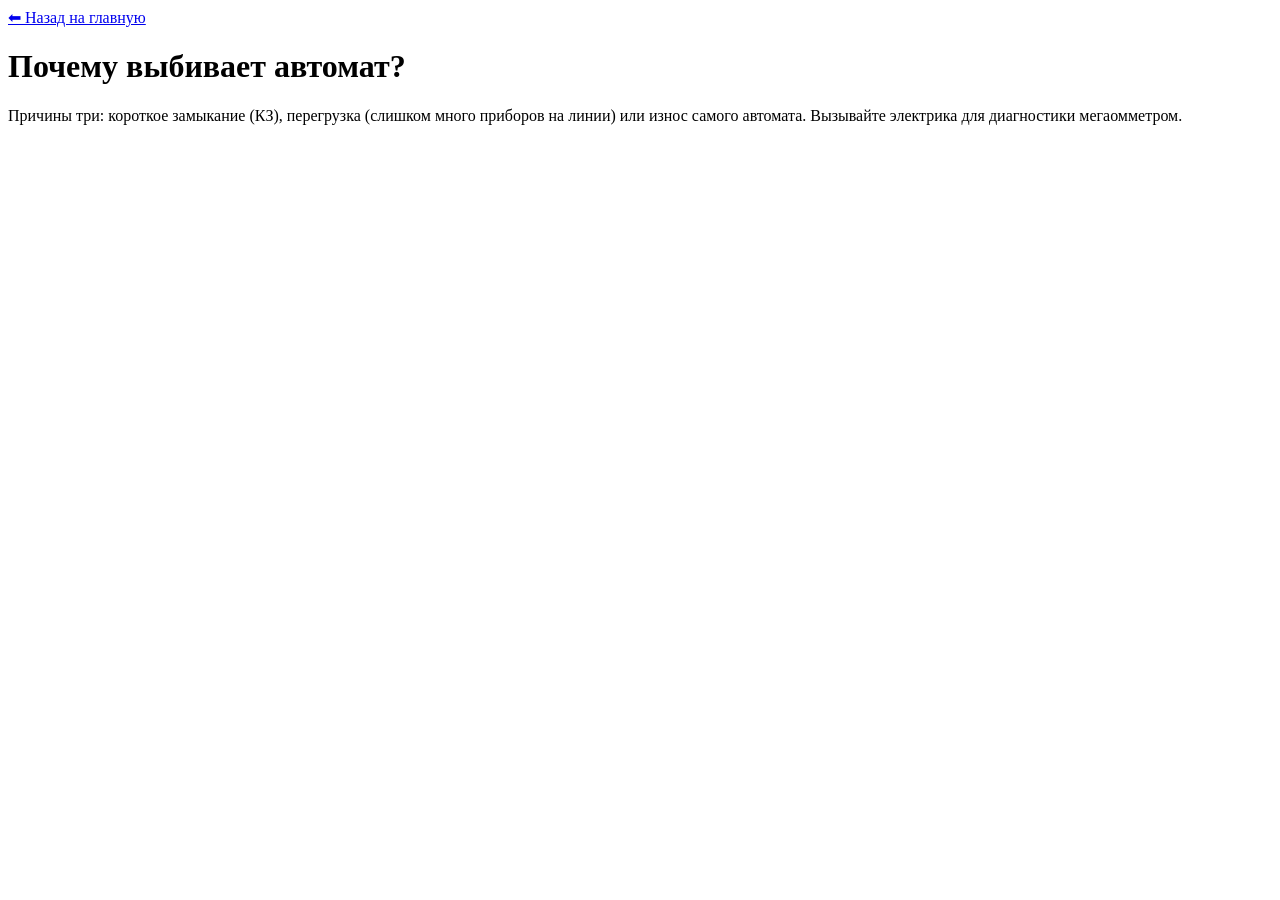
==== articles/article-10.html @ 60476463 "Enhance UI with Nano Banana images, fix edit.php login, add Telegram form logic, and generate SEO ar" ====
﻿<!DOCTYPE html>
<html lang='ru'>
<head>
    <meta charset='UTF-8'>
    <meta name='viewport' content='width=device-width, initial-scale=1.0'>
</head>
<body class='bg-light'>
    <div class='container section-padding container-narrow'>
        <a href='../index.html' class='btn btn-outline' style='margin-bottom: 20px;'>⬅ Назад на главную</a>
        <div class='glass-panel'>
            <h1>Почему выбивает автомат?</h1>
            <p>Причины три: короткое замыкание (КЗ), перегрузка (слишком много приборов на линии) или износ самого автомата. Вызывайте электрика для диагностики мегаомметром.</p>
        </div>
    </div>
</body>
</html>
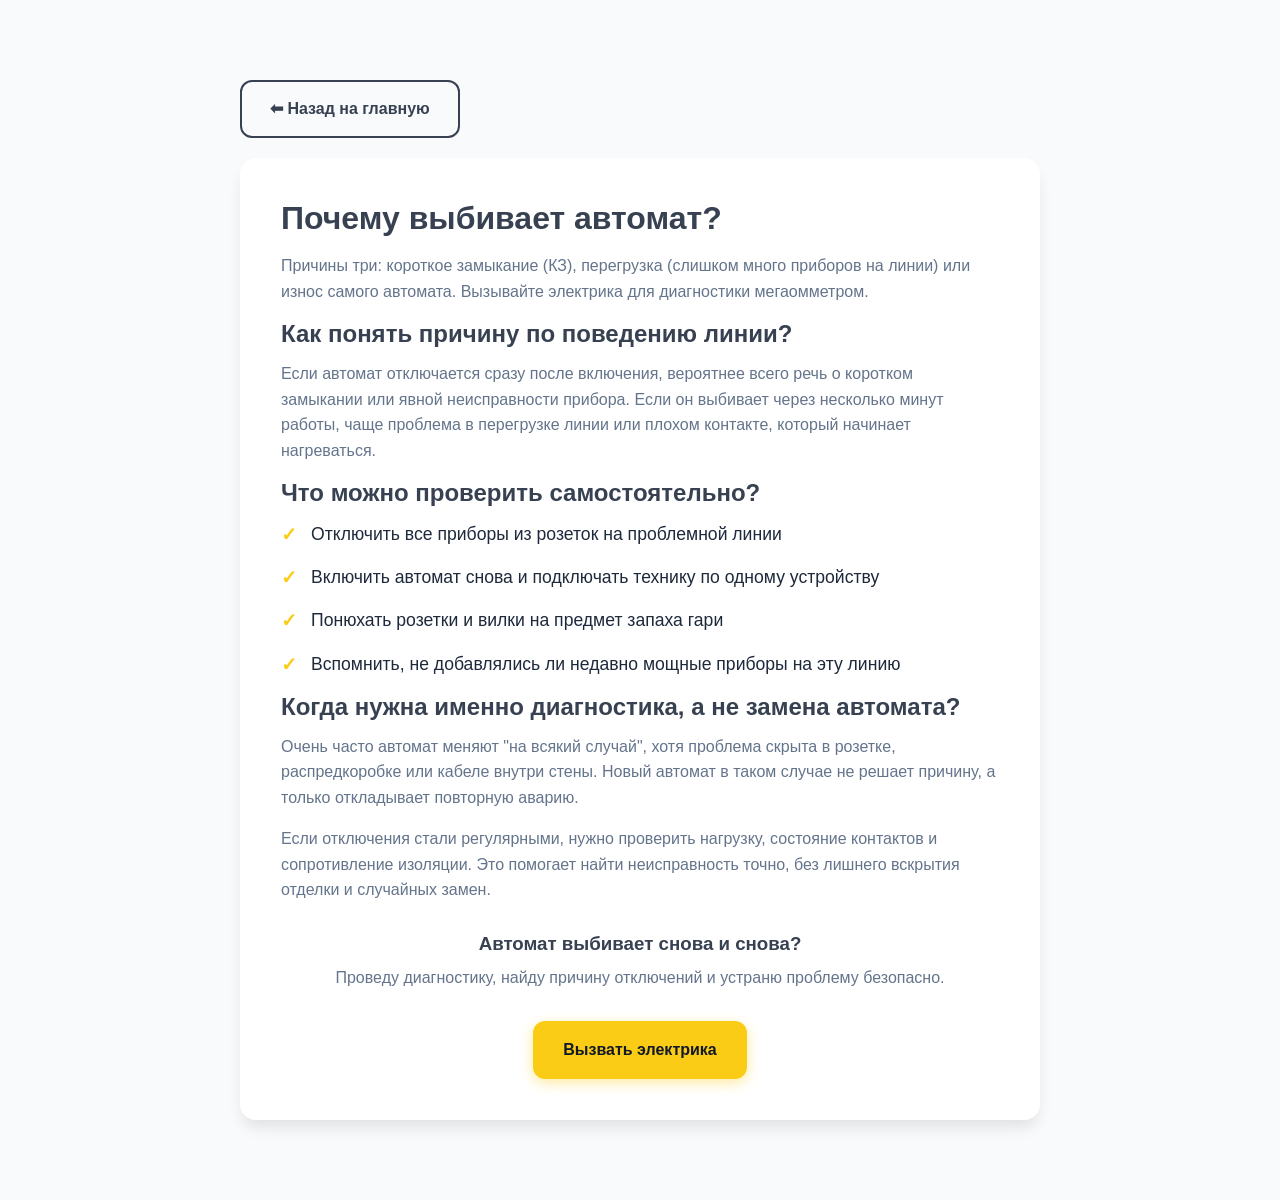
==== commit 8b0fbaaa: "Finish articles and improve contact form" ====
--- a/articles/article-10.html
+++ b/articles/article-10.html
@@ -3,6 +3,9 @@
 <head>
     <meta charset='UTF-8'>
     <meta name='viewport' content='width=device-width, initial-scale=1.0'>
+    <meta name='description' content='Почему выбивает автомат в квартире или доме: короткое замыкание, перегрузка, неисправная техника или проблемы в щите. Как понять причину и что делать.'>
+    <title>Почему выбивает автомат? | Электрик Кишинев</title>
+    <link rel='stylesheet' href='../style.css'>
 </head>
 <body class='bg-light'>
     <div class='container section-padding container-narrow'>
@@ -10,6 +13,27 @@
         <div class='glass-panel'>
             <h1>Почему выбивает автомат?</h1>
             <p>Причины три: короткое замыкание (КЗ), перегрузка (слишком много приборов на линии) или износ самого автомата. Вызывайте электрика для диагностики мегаомметром.</p>
+
+            <h2>Как понять причину по поведению линии?</h2>
+            <p>Если автомат отключается сразу после включения, вероятнее всего речь о коротком замыкании или явной неисправности прибора. Если он выбивает через несколько минут работы, чаще проблема в перегрузке линии или плохом контакте, который начинает нагреваться.</p>
+
+            <h2>Что можно проверить самостоятельно?</h2>
+            <ul class='check-list'>
+                <li>Отключить все приборы из розеток на проблемной линии</li>
+                <li>Включить автомат снова и подключать технику по одному устройству</li>
+                <li>Понюхать розетки и вилки на предмет запаха гари</li>
+                <li>Вспомнить, не добавлялись ли недавно мощные приборы на эту линию</li>
+            </ul>
+
+            <h2>Когда нужна именно диагностика, а не замена автомата?</h2>
+            <p>Очень часто автомат меняют "на всякий случай", хотя проблема скрыта в розетке, распредкоробке или кабеле внутри стены. Новый автомат в таком случае не решает причину, а только откладывает повторную аварию.</p>
+            <p>Если отключения стали регулярными, нужно проверить нагрузку, состояние контактов и сопротивление изоляции. Это помогает найти неисправность точно, без лишнего вскрытия отделки и случайных замен.</p>
+
+            <div class='mt-30 text-center'>
+                <h3>Автомат выбивает снова и снова?</h3>
+                <p>Проведу диагностику, найду причину отключений и устраню проблему безопасно.</p>
+                <a href='../index.html#contact' class='btn btn-primary mt-15'>Вызвать электрика</a>
+            </div>
         </div>
     </div>
 </body>
--- a/style.css
+++ b/style.css
@@ -0,0 +1,862 @@
+:root {
+  --primary: #374151;
+  /* Dark Gray */
+  --primary-light: #4B5563;
+  --accent: #FACC15;
+  /* Electric Yellow */
+  --accent-hover: #EAB308;
+  --bg-light: #F8FAFC;
+  --bg-white: #FFFFFF;
+  --text-dark: #1E293B;
+  --text-muted: #64748B;
+  --bg-dark: #1F2937;
+  --bg-darker: #111827;
+  --glass-bg: rgba(255, 255, 255, 0.9);
+  --glass-border: rgba(255, 255, 255, 0.2);
+  --shadow-sm: 0 1px 3px rgba(0, 0, 0, 0.1);
+  --shadow-md: 0 4px 6px -1px rgba(0, 0, 0, 0.1);
+  --shadow-lg: 0 10px 15px -3px rgba(0, 0, 0, 0.1);
+  --radius: 12px;
+  --transition: all 0.3s ease;
+
+  --font-heading: 'Montserrat', sans-serif;
+  --font-body: 'Inter', sans-serif;
+}
+
+* {
+  margin: 0;
+  padding: 0;
+  box-sizing: border-box;
+}
+
+html {
+  scroll-behavior: smooth;
+  font-size: 16px;
+}
+
+body {
+  font-family: var(--font-body);
+  color: var(--text-dark);
+  background-color: var(--bg-light);
+  line-height: 1.6;
+}
+
+/* Typography */
+h1,
+h2,
+h3,
+h4,
+h5,
+h6 {
+  font-family: var(--font-heading);
+  font-weight: 700;
+  line-height: 1.2;
+  margin-bottom: 0.5em;
+  color: var(--primary);
+}
+
+p {
+  margin-bottom: 1rem;
+  color: var(--text-muted);
+}
+
+a {
+  text-decoration: none;
+  color: inherit;
+  transition: var(--transition);
+}
+
+ul {
+  list-style: none;
+}
+
+/* Layout & Utils */
+.container {
+  max-width: 1200px;
+  margin: 0 auto;
+  padding: 0 20px;
+}
+
+.container-narrow {
+  max-width: 800px;
+}
+
+.section-padding {
+  padding: 80px 0;
+}
+
+.text-center {
+  text-align: center;
+}
+
+.mt-15 {
+  margin-top: 15px;
+}
+
+.mt-30 {
+  margin-top: 30px;
+}
+
+.w-100 {
+  width: 100%;
+}
+
+.hidden {
+  display: none !important;
+}
+
+.bg-light {
+  background-color: var(--bg-light);
+}
+
+.bg-dark {
+  background-color: var(--bg-dark);
+  color: white;
+}
+
+.bg-dark h2,
+.bg-dark h3,
+.bg-dark h4 {
+  color: white;
+}
+
+.bg-darker {
+  background-color: var(--bg-darker);
+}
+
+.highlight-yellow {
+  color: var(--accent);
+}
+
+/* Grids */
+.grid-2 {
+  display: grid;
+  grid-template-columns: repeat(2, 1fr);
+  gap: 30px;
+}
+
+.grid-3 {
+  display: grid;
+  grid-template-columns: repeat(auto-fit, minmax(300px, 1fr));
+  gap: 30px;
+}
+
+.grid-4 {
+  display: grid;
+  grid-template-columns: repeat(auto-fit, minmax(250px, 1fr));
+  gap: 30px;
+}
+
+.align-center {
+  align-items: center;
+}
+
+/* Buttons */
+.btn {
+  display: inline-block;
+  padding: 14px 28px;
+  border-radius: var(--radius);
+  font-weight: 600;
+  cursor: pointer;
+  border: 2px solid transparent;
+  text-align: center;
+  transition: var(--transition);
+  font-family: var(--font-heading);
+}
+
+.btn-primary {
+  background-color: var(--accent);
+  color: var(--bg-darker);
+  box-shadow: 0 4px 14px rgba(250, 204, 21, 0.4);
+}
+
+.btn-primary:hover {
+  background-color: var(--accent-hover);
+  color: var(--bg-darker);
+  transform: translateY(-2px);
+  box-shadow: 0 6px 20px rgba(250, 204, 21, 0.6);
+}
+
+.btn-secondary {
+  background-color: var(--bg-light);
+  color: var(--text-dark);
+  border: 2px solid #E2E8F0;
+}
+
+.btn-secondary:hover {
+  background-color: #E2E8F0;
+}
+
+.btn-outline {
+  background-color: transparent;
+  color: var(--primary);
+  border-color: var(--primary);
+}
+
+.btn-outline:hover {
+  background-color: var(--primary);
+  color: white;
+}
+
+/* Glass Panel */
+.glass-panel {
+  background: var(--glass-bg);
+  backdrop-filter: blur(10px);
+  border: 1px solid var(--glass-border);
+  border-radius: 16px;
+  padding: 40px;
+  box-shadow: var(--shadow-lg);
+}
+
+/* Navbar */
+.navbar {
+  position: fixed;
+  top: 0;
+  left: 0;
+  right: 0;
+  background: rgba(255, 255, 255, 0.95);
+  backdrop-filter: blur(10px);
+  z-index: 1000;
+  box-shadow: var(--shadow-sm);
+  padding: 15px 0;
+}
+
+.nav-wrapper {
+  display: flex;
+  justify-content: space-between;
+  align-items: center;
+}
+
+.logo {
+  font-family: var(--font-heading);
+  font-weight: 800;
+  font-size: 1.5rem;
+  color: var(--primary);
+  display: flex;
+  align-items: center;
+  gap: 10px;
+}
+
+.nav-right {
+  display: flex;
+  align-items: center;
+  gap: 20px;
+}
+
+.phone-link {
+  font-weight: 700;
+  color: var(--text-dark);
+  font-size: 1.1rem;
+}
+
+/* Language Toggle Switch */
+.lang-switch {
+  display: flex;
+  align-items: center;
+  gap: 8px;
+  font-weight: 600;
+  font-size: 0.9rem;
+}
+
+.lang-label {
+  color: var(--text-muted);
+  transition: 0.3s;
+}
+
+.lang-label.active {
+  color: var(--primary);
+  font-weight: 800;
+}
+
+.switch {
+  position: relative;
+  display: inline-block;
+  width: 44px;
+  height: 24px;
+}
+
+.switch input {
+  opacity: 0;
+  width: 0;
+  height: 0;
+}
+
+.slider {
+  position: absolute;
+  cursor: pointer;
+  top: 0;
+  left: 0;
+  right: 0;
+  bottom: 0;
+  background-color: var(--primary-light);
+  transition: .4s;
+}
+
+.slider:before {
+  position: absolute;
+  content: "";
+  height: 18px;
+  width: 18px;
+  left: 3px;
+  bottom: 3px;
+  background-color: white;
+  transition: .4s;
+}
+
+input:checked+.slider {
+  background-color: var(--accent);
+}
+
+input:checked+.slider:before {
+  transform: translateX(20px);
+}
+
+.slider.round {
+  border-radius: 34px;
+}
+
+.slider.round:before {
+  border-radius: 50%;
+}
+
+/* Hero */
+.hero {
+  padding: 160px 0 80px;
+  background: linear-gradient(135deg, #F3F4F6 0%, #E5E7EB 100%);
+  position: relative;
+  overflow: hidden;
+}
+
+.hero::before {
+  content: '';
+  position: absolute;
+  right: -10%;
+  top: 0;
+  width: 50%;
+  height: 100%;
+  background: url('images/hero-bg.png') center/cover no-repeat;
+  opacity: 0.15;
+  z-index: 0;
+}
+
+.hero-grid {
+  display: grid;
+  grid-template-columns: 1fr 1fr;
+  align-items: center;
+  gap: 40px;
+  position: relative;
+  z-index: 1;
+}
+
+.hero-content {
+  position: relative;
+  z-index: 1;
+  max-width: 650px;
+}
+
+.hero-image-wrapper {
+  position: relative;
+  z-index: 1;
+}
+
+.hero-image-wrapper img {
+  width: 100%;
+  max-width: 500px;
+  border-radius: 20px;
+  box-shadow: 0 20px 25px -5px rgba(0, 0, 0, 0.1);
+  transform: rotate(3deg);
+  transition: transform 0.3s;
+  display: block;
+  margin: 0 auto;
+}
+
+.hero-image-wrapper img:hover {
+  transform: rotate(0deg) scale(1.02);
+}
+
+.hero h1 {
+  font-size: 3.5rem;
+  margin-bottom: 20px;
+}
+
+.hero-subtitle {
+  font-size: 1.25rem;
+  margin-bottom: 40px;
+  color: var(--text-dark);
+}
+
+.badge {
+  display: inline-block;
+  background: rgba(30, 58, 138, 0.1);
+  color: var(--primary);
+  padding: 6px 14px;
+  border-radius: 20px;
+  font-size: 0.9rem;
+  font-weight: 600;
+  margin-bottom: 15px;
+}
+
+.hero-cta {
+  display: flex;
+  gap: 15px;
+}
+
+/* Cards & Grid Items */
+.benefit-card {
+  background: var(--bg-white);
+  padding: 30px;
+  border-radius: var(--radius);
+  box-shadow: var(--shadow-sm);
+  transition: var(--transition);
+  border-top: 4px solid var(--accent);
+}
+
+.benefit-card:hover {
+  transform: translateY(-5px);
+  box-shadow: var(--shadow-md);
+}
+
+.benefit-card .icon {
+  font-size: 2.5rem;
+  margin-bottom: 15px;
+}
+
+.service-card {
+  background: var(--bg-white);
+  border-radius: var(--radius);
+  overflow: hidden;
+  box-shadow: var(--shadow-sm);
+}
+
+.service-card img {
+  width: 100%;
+  height: 200px;
+  object-fit: cover;
+}
+
+.service-card h3,
+.service-card p {
+  padding: 0 20px;
+}
+
+.service-card h3 {
+  margin-top: 20px;
+}
+
+.service-card p {
+  margin-bottom: 20px;
+}
+
+/* Calculator / Quiz */
+.quiz-header {
+  margin-bottom: 30px;
+}
+
+.progress-bar {
+  width: 100%;
+  height: 8px;
+  background: #E2E8F0;
+  border-radius: 4px;
+  margin-top: 15px;
+  margin-bottom: 25px;
+  overflow: hidden;
+}
+
+.progress {
+  height: 100%;
+  background: var(--accent);
+  transition: width 0.3s ease;
+}
+
+.quiz-step h3 {
+  margin-bottom: 25px;
+  font-size: 1.5rem;
+}
+
+.quiz-options {
+  display: flex;
+  flex-direction: column;
+  gap: 20px;
+}
+
+.quiz-radio {
+  display: flex;
+  align-items: center;
+  padding: 18px 20px;
+  border: 2px solid #E2E8F0;
+  border-radius: 8px;
+  cursor: pointer;
+  transition: 0.2s;
+}
+
+.quiz-radio:hover {
+  border-color: var(--primary-light);
+  background: #F8FAFC;
+}
+
+.quiz-radio input {
+  margin-right: 15px;
+  transform: scale(1.3);
+}
+
+.quiz-input {
+  width: 100%;
+  padding: 18px;
+  border: 2px solid #E2E8F0;
+  border-radius: 8px;
+  font-size: 1.1rem;
+  font-family: var(--font-body);
+  margin-bottom: 10px;
+}
+
+.quiz-footer {
+  margin-top: 30px;
+  display: flex;
+  justify-content: space-between;
+  align-items: center;
+}
+
+/* Forms */
+.form-group {
+  margin-bottom: 20px;
+}
+
+.form-label {
+  display: inline-block;
+  margin-bottom: 8px;
+  color: var(--text-dark);
+  font-family: var(--font-heading);
+  font-size: 0.95rem;
+  font-weight: 700;
+  letter-spacing: 0.01em;
+}
+
+.form-control {
+  width: 100%;
+  padding: 14px;
+  border: 1px solid #CBD5E1;
+  border-radius: 8px;
+  font-family: inherit;
+  font-size: 1rem;
+  color: var(--text-dark);
+  background: rgba(255, 255, 255, 0.98);
+  transition: 0.3s;
+}
+
+.form-control::placeholder {
+  color: #475569;
+  opacity: 1;
+}
+
+.form-control:focus {
+  outline: none;
+  border-color: var(--primary);
+  box-shadow: 0 0 0 3px rgba(59, 130, 246, 0.2);
+}
+
+/* Steps */
+.step-card {
+  text-align: center;
+  padding: 20px;
+}
+
+.step-num {
+  width: 60px;
+  height: 60px;
+  line-height: 60px;
+  background: var(--primary);
+  color: white;
+  border-radius: 50%;
+  font-size: 1.5rem;
+  font-weight: 700;
+  margin: 0 auto 20px;
+  font-family: var(--font-heading);
+}
+
+/* Table */
+.table-container {
+  overflow-x: auto;
+}
+
+.prices-table {
+  width: 100%;
+  border-collapse: collapse;
+  background: white;
+  border-radius: var(--radius);
+  overflow: hidden;
+  box-shadow: var(--shadow-sm);
+}
+
+.prices-table th,
+.prices-table td {
+  padding: 15px 20px;
+  text-align: left;
+  border-bottom: 1px solid #E2E8F0;
+}
+
+.prices-table th {
+  background: var(--primary);
+  color: white;
+  font-weight: 600;
+  font-family: var(--font-heading);
+}
+
+.prices-table tr:last-child td {
+  border-bottom: none;
+}
+
+.prices-table tr:hover td {
+  background: #F8FAFC;
+}
+
+/* Reviews */
+.review-card {
+  background: white;
+  padding: 30px;
+  border-radius: var(--radius);
+  box-shadow: var(--shadow-sm);
+}
+
+.stars {
+  color: var(--accent);
+  margin-bottom: 15px;
+  font-size: 1.2rem;
+}
+
+.review-text {
+  font-style: italic;
+}
+
+.review-author {
+  font-weight: 700;
+  color: var(--primary);
+  margin-top: 15px;
+}
+
+/* Gallery */
+.gallery-item {
+  position: relative;
+  border-radius: var(--radius);
+  overflow: hidden;
+  aspect-ratio: 4/3;
+}
+
+.gallery-item img {
+  width: 100%;
+  height: 100%;
+  object-fit: cover;
+  transition: 0.5s;
+}
+
+.gallery-item:hover img {
+  transform: scale(1.05);
+}
+
+.gallery-label {
+  position: absolute;
+  bottom: 0;
+  left: 0;
+  right: 0;
+  background: rgba(15, 23, 42, 0.8);
+  color: white;
+  padding: 15px;
+  font-weight: 600;
+  transform: translateY(100%);
+  transition: 0.3s;
+}
+
+.gallery-item:hover .gallery-label {
+  transform: translateY(0);
+}
+
+/* Why me & Image */
+.rounded-img {
+  border-radius: 20px;
+  box-shadow: var(--shadow-lg);
+  width: 100%;
+  height: auto;
+}
+
+.check-list li {
+  position: relative;
+  padding-left: 30px;
+  margin-bottom: 15px;
+  font-weight: 500;
+  font-size: 1.1rem;
+}
+
+.check-list li::before {
+  content: '✓';
+  position: absolute;
+  left: 0;
+  top: 0;
+  color: var(--accent);
+  font-weight: bold;
+  font-size: 1.2rem;
+}
+
+/* Footer / Contact */
+.accordion-item {
+  border-bottom: 1px solid rgba(255, 255, 255, 0.1);
+  padding: 15px 0;
+}
+
+.accordion-header {
+  cursor: pointer;
+  display: flex;
+  justify-content: space-between;
+  align-items: center;
+}
+
+.accordion-body {
+  padding-top: 10px;
+  color: #CBD5E1;
+}
+
+#articles-list li {
+  margin-bottom: 10px;
+}
+
+#articles-list a {
+  color: var(--accent);
+  text-decoration: underline;
+}
+
+#articles-list a:hover {
+  color: white;
+}
+
+.footer {
+  padding: 30px 0;
+  border-top: 1px solid rgba(255, 255, 255, 0.05);
+}
+
+/* Floating Messenger */
+.floating-btn {
+  position: fixed;
+  bottom: 30px;
+  right: 30px;
+  z-index: 1000;
+  display: flex;
+  flex-direction: column;
+  align-items: flex-end;
+  gap: 15px;
+}
+
+.floating-btn-options {
+  display: flex;
+  flex-direction: column;
+  gap: 10px;
+  opacity: 0;
+  pointer-events: none;
+  transform: translateY(20px);
+  transition: all 0.3s cubic-bezier(0.68, -0.55, 0.265, 1.55);
+}
+
+.floating-btn.active .floating-btn-options {
+  opacity: 1;
+  pointer-events: auto;
+  transform: translateY(0);
+}
+
+.f-opt {
+  width: 50px;
+  height: 50px;
+  border-radius: 50%;
+  display: flex;
+  justify-content: center;
+  align-items: center;
+  box-shadow: var(--shadow-md);
+  transition: transform 0.2s;
+}
+
+.f-opt:hover {
+  transform: scale(1.1);
+}
+
+.f-opt.telegram {
+  background: #0088cc;
+}
+
+.f-opt.viber {
+  background: #665cac;
+}
+
+.f-opt.whatsapp {
+  background: #25d366;
+}
+
+.f-opt.phone {
+  background: var(--accent);
+}
+
+.f-toggle {
+  width: 60px;
+  height: 60px;
+  border-radius: 50%;
+  background: var(--primary);
+  border: none;
+  cursor: pointer;
+  display: flex;
+  justify-content: center;
+  align-items: center;
+  box-shadow: 0 4px 14px rgba(30, 58, 138, 0.4);
+  transition: transform 0.2s, background 0.2s;
+}
+
+.f-toggle:hover {
+  transform: scale(1.1);
+  background: var(--primary-light);
+}
+
+.f-toggle .msg-icon,
+.f-toggle .close-icon {
+  position: absolute;
+  transition: all 0.3s;
+}
+
+.f-toggle .hidden {
+  opacity: 0;
+  transform: rotate(-90deg) scale(0);
+}
+
+/* Responsive */
+@media (max-width: 900px) {
+  .hero-grid {
+    grid-template-columns: 1fr;
+    text-align: center;
+  }
+
+  .hero-image-wrapper {
+    margin-top: 30px;
+  }
+
+  .hero-image-wrapper img {
+    transform: none;
+  }
+
+  .hero-cta {
+    justify-content: center;
+  }
+}
+
+/* Responsive */
+@media (max-width: 768px) {
+  .hero h1 {
+    font-size: 2.5rem;
+  }
+
+  .grid-2,
+  .grid-3,
+  .grid-4 {
+    grid-template-columns: 1fr;
+  }
+
+  .hero-cta {
+    flex-direction: column;
+  }
+
+  .nav-right .phone-link {
+    display: none;
+  }
+}
